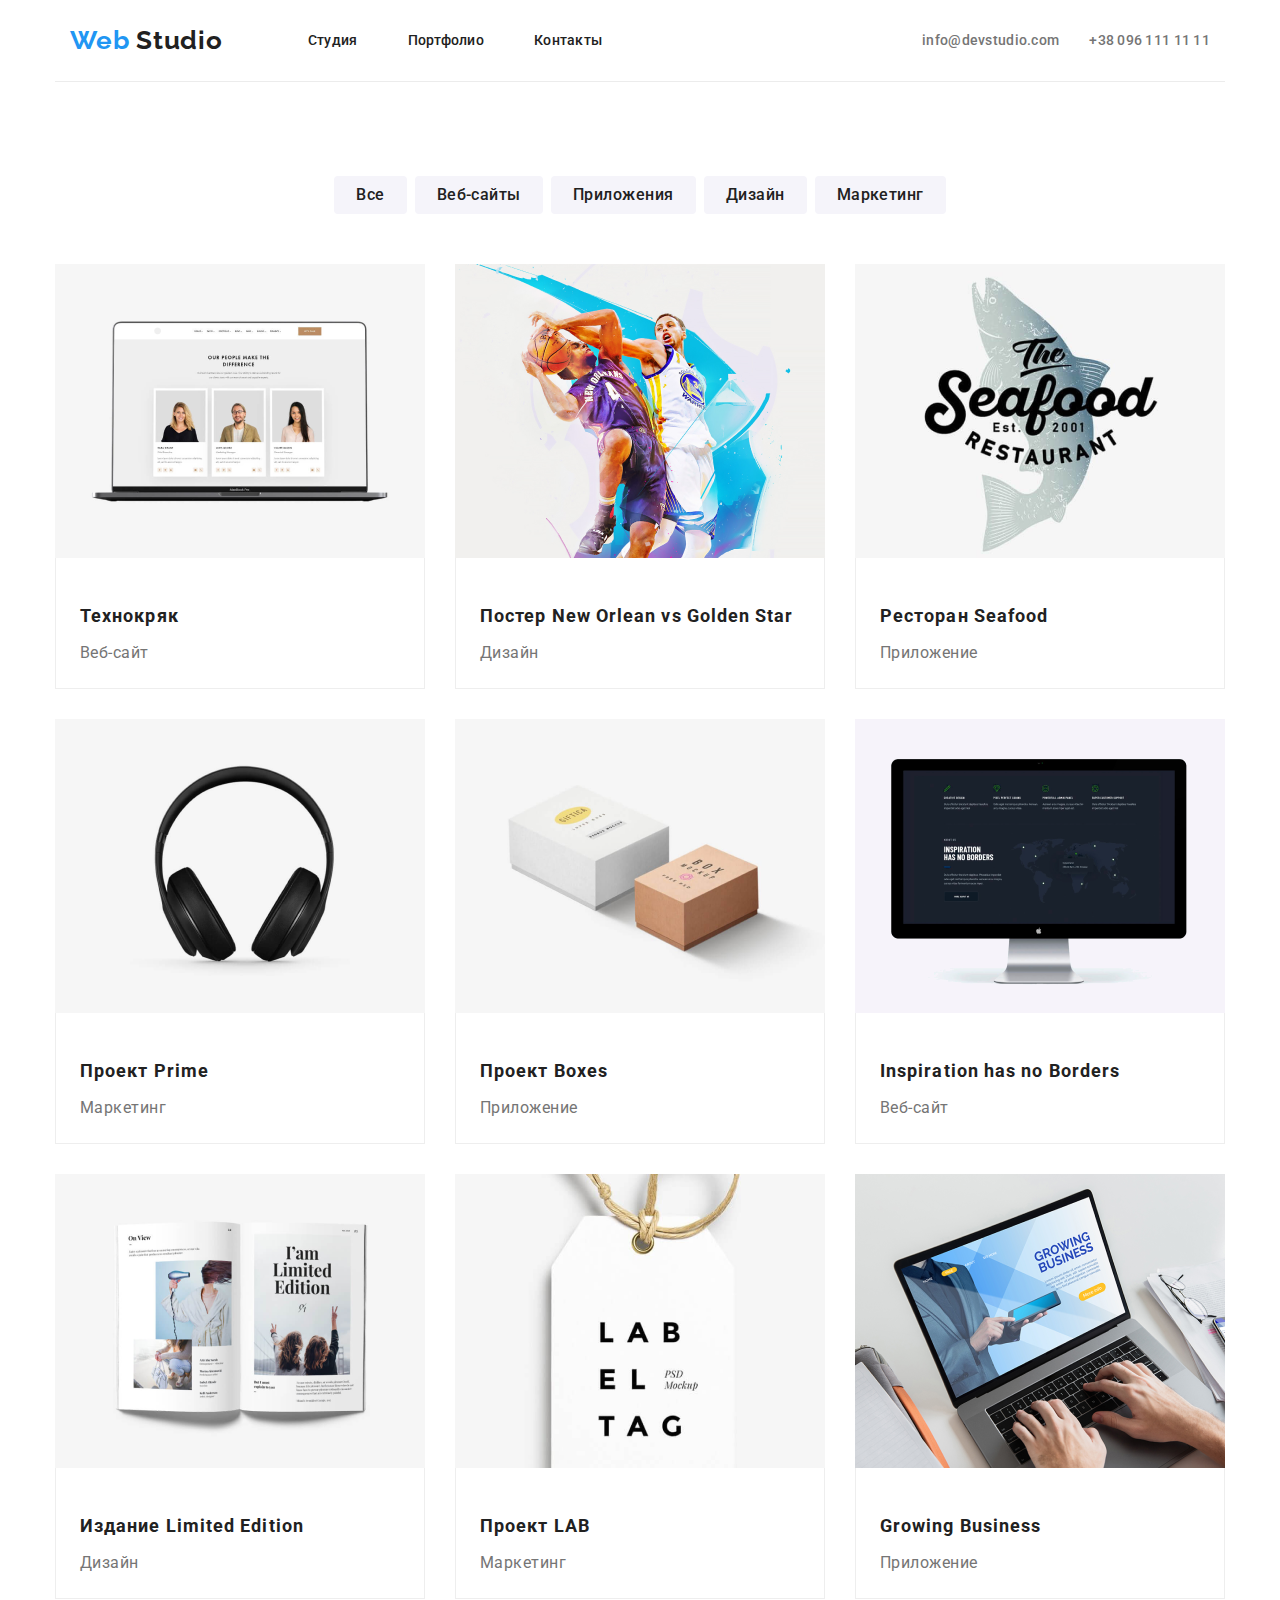
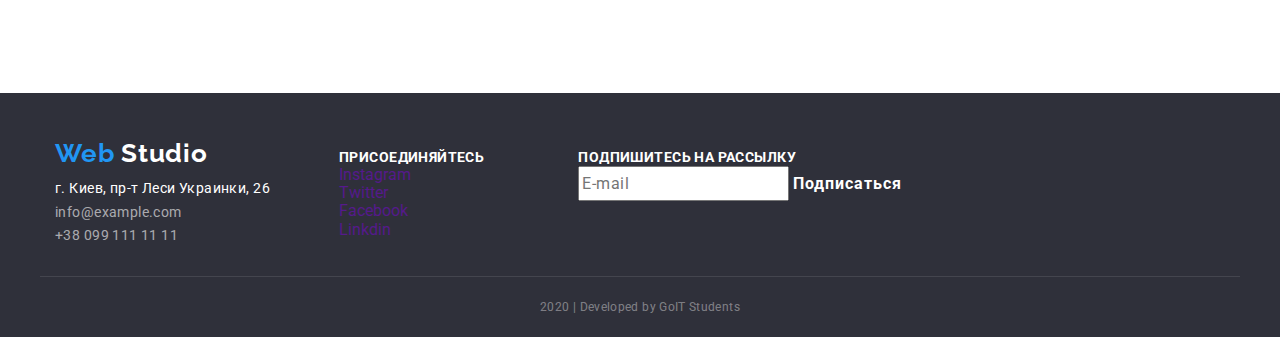
==== portfolio.html @ 7da66ff7 "Добавление базовых файлов" ====
<!DOCTYPE html>
<html lang="ru">
  <head>
    <meta charset="UTF-8" />
    <meta name="viewport" content="width=device-width, initial-scale=1.0" />
    <title>goit-markup-hw-02</title>
    <link
      href="https://fonts.googleapis.com/css2?family=Raleway:wght@700&family=Roboto:wght@400;500;700&display=swap"
      rel="stylesheet"
    />
    <link rel="stylesheet" href="./css/normalize.css" />
    <link rel="stylesheet" href="./css/styles.css" />
  </head>

  <body>
    <!-- Топ линия -->
    <header>
      <nav class="conteiner site-nav-main">
        <div class="conteiner site-nav-secondary">
          <a href="index.html" class="logo"
            ><span class="logo-firs-half">Web</span>
            <span class="logo-second-half">Studio</span>
          </a>
          <ul class="nav-list">
            <li class="nav-list-item"><a href="./index.html">Студия</a></li>
            <li class="nav-list-item">
              <a href="./portfolio.html">Портфолио</a>
            </li>
            <li class="nav-list-item"><a href="">Контакты</a></li>
          </ul>
          <ul class="contacts">
            <li>
              <a class="our-mail" href="mailto:info@devstudio.com"
                >info@devstudio.com</a
              >
            </li>
            <li>
              <a class="our-phone" href="tel:+38-096-111-11-11"
                >+38 096 111 11 11</a
              >
            </li>
          </ul>
        </div>
      </nav>
    </header>
    <main>
      <!-- Основная секция -->
      <section class="conteiner main-section">
        <ul class="portfolio-filtr-list">
          <li><a href="">Все</a></li>
          <li><a href="">Веб-сайты</a></li>
          <li><a href="">Приложения</a></li>
          <li><a href="">Дизайн</a></li>
          <li><a href="">Маркетинг</a></li>
        </ul>
        <ul class="portfolio-item-list">
          <li class="portfolio-item">
            <a class="portfolio-item-link" href="">
              <img
                class="card-image"
                src="./images/portfolio-images/technocryak.png"
                alt="Технокряк"
                width="370"
              />
              <div class="card-content">
                <h1 class="portfolio-item-title">Технокряк</h1>
                <p class="portfolio-item-type">Веб-сайт</p>
              </div>
              <p class="item-comment">
                Технокряк это современная площадка распространения коронавируса.
                Компании используют эту платформу для цифрового шпионажа и атак
                на защищённые сервера конкурентов.
              </p>
            </a>
          </li>
          <li class="portfolio-item">
            <a class="portfolio-item-link" href="">
              <img
                class="card-image"
                src="./images/portfolio-images/poster.png"
                alt="постер"
                width="370"
              />
              <div class="card-content">
                <h1 class="portfolio-item-title">
                  Постер <span lang="en">New Orlean vs Golden Star</span>
                </h1>
                <p class="portfolio-item-type">Дизайн</p>
              </div>
            </a>
          </li>
          <li class="portfolio-item">
            <a class="portfolio-item-link" href="">
              <img
                class="card-image"
                src="./images/portfolio-images/restourant.png"
                alt="эмблема ресторана"
                width="370"
              />
              <div class="card-content">
                <h1 class="portfolio-item-title">
                  Ресторан <span lang="en">Seafood</span>
                </h1>
                <p class="portfolio-item-type">Приложение</p>
              </div>
            </a>
          </li>
          <li class="portfolio-item">
            <a class="portfolio-item-link" href="">
              <img
                class="card-image"
                src="./images/portfolio-images/headphones.png"
                alt="наушники"
                width="370"
              />
              <div class="card-content">
                <h1 class="portfolio-item-title">
                  Проект <span lang="en">Prime</span>
                </h1>
                <p class="portfolio-item-type">Маркетинг</p>
              </div>
            </a>
          </li>
          <li class="portfolio-item">
            <a class="portfolio-item-link" href="">
              <img
                class="card-image"
                src="./images/portfolio-images/boxes.png"
                alt="коробки"
                width="370"
              />
              <div class="card-content">
                <h1 class="portfolio-item-title">
                  Проект <span lang="en">Boxes</span>
                </h1>
                <p class="portfolio-item-type">Приложение</p>
              </div>
            </a>
          </li>
          <li class="portfolio-item">
            <a class="portfolio-item-link" href="">
              <img
                class="card-image"
                src="./images/portfolio-images/monitor.png"
                alt="монитор"
                width="370"
              />
              <div class="card-content">
                <h1 class="portfolio-item-title" lang="en">
                  Inspiration has no Borders
                </h1>
                <p class="portfolio-item-type">Веб-сайт</p>
              </div>
            </a>
          </li>
          <li class="portfolio-item">
            <a class="portfolio-item-link" href="">
              <img
                class="card-image"
                src="./images/portfolio-images/magazin.png"
                alt="журнал"
                width="370"
              />
              <div class="card-content">
                <h1 class="portfolio-item-title">
                  Издание <span lang="en">Limited Edition </span>
                </h1>
                <p class="portfolio-item-type">Дизайн</p>
              </div>
            </a>
          </li>
          <li class="portfolio-item">
            <a class="portfolio-item-link" href="">
              <img
                class="card-image"
                src="./images/portfolio-images/lab.png"
                alt="лейба"
                width="370"
              />
              <div class="card-content">
                <h1 class="portfolio-item-title">
                  Проект <span lang="en">LAB </span>
                </h1>
                <p class="portfolio-item-type">Маркетинг</p>
              </div>
            </a>
          </li>
          <li class="portfolio-item">
            <a class="portfolio-item-link" href="">
              <img
                class="card-image"
                src="./images/portfolio-images/leptop.png"
                alt="ноутбук"
                width="370"
              />
              <div class="card-content">
                <h1 class="portfolio-item-title" lang="en">Growing Business</h1>
                <p class="portfolio-item-type">Приложение</p>
              </div>
            </a>
          </li>
        </ul>
      </section>
    </main>
    <!-- Нижняя строка с контактами -->
    <footer>
      <section class="last-section">
        <div class="conteiner last-box">
          <div class="conteiner-logo&address">
            <p class="logo">
              <span class="logo-firs-half">Web</span>
              <span class="logo-seconf-half">Studio</span>
            </p>
            <address>
              <ul class="address-list">
                <li>г. Киев, пр-т Леси Украинки, 26</li>
                <li><a href="mailto:info@example.com">info@example.com</a></li>
                <li><a href="tel:+38-099-111-11-11">+38 099 111 11 11</a></li>
              </ul>
            </address>
          </div>
          <div class="conteiner-join-us">
            <p class="offer-to-join-us">Присоединяйтесь</p>
            <ul>
              <li><a href="">Instagram</a></li>
              <li><a href="">Twitter</a></li>
              <li><a href="">Facebook</a></li>
              <li><a href="">Linkdin</a></li>
            </ul>
          </div>
          <div class="conteiner-subscribe">
            <p class="offer-to-subscribe">Подпишитесь на рассылку</p>
            <input class="mail-sign" type="text" placeholder="E-mail" />
            <a class="subscribe-link" href="">Подписаться</a>
          </div>
        </div>
      </section>
      <div class="conteiner-developer">
        <p class="developer-information">2020 | Developed by GoIT Students</p>
      </div>
    </footer>
  </body>
</html>
---- css/styles.css ----
html {
  box-sizing: border-box;
}

*,
*::before,
*::after {
  box-sizing: inherit;
}

:root {
  --title-text-color: #212121;
  --secondary-text-color: #ffffff;
  --accent-text-color: #2196f3;
}

/*палитра
основной background: #E5E5E5
background блоков 1: #FFFFFF;
background блоков 2 #F5F4FA
ссылок rgba(47, 48, 58, 0.8);
background футера: #2F303A
background интерактивных элементов: rgba(33, 150, 243, 0.9)*/
/*
цвет основноготекста #757575
Цвет второстепенного текста #FFFFFF
цвет заголовков #212121
цвет 1 логотипа #2196F3;
цыет 2 логотипа #212121
Цвет акцентов #2196F3 */

body {
  margin: 0;
  font-family: "Roboto", sans-serif;

  color: #757575;
}

ul,
p,
h1 {
  margin-block-end: 0;
  margin-block-start: 0;
  padding-inline-start: 0;
}

li {
  list-style: none;
}
img {
  display: block;
}
.logo {
  margin: 0;
  font-family: "Raleway", sans-serif;
  font-weight: 700;
  font-size: 26px;
  line-height: 1.19;
  letter-spacing: 0.03em;
}

a {
  text-decoration: none;
}
/* Топ линия */
.logo-firs-half {
  color: #2196f3;
}
.logo-second-half {
  color: #212121;
}
.nav-list a:focus,
.nav-list a:hover {
  color: var(--accent-text-color);
}
.nav-list a {
  color: var(--title-text-color);
  font-weight: 500;
  font-size: 14px;
  line-height: 1.14em;
  letter-spacing: 0.02em;
}
.nav-list {
  display: inline-flex;
  padding: 0;
  margin: 0;
  margin-left: 85px;
}
.nav-list-item:not(:last-child) {
  margin-right: 50px;
}
.contacts {
  margin: 0;
  padding: 0;
  display: inline-flex;
  margin-left: auto;
}
.conteiner {
  padding-left: 15px;
  padding-right: 15px;
  width: 1200px;
  margin-left: auto;
  margin-right: auto;
}
.site-nav-main {
  display: flex;
  align-items: center;
}
.site-nav-secondary {
  display: flex;
  align-items: center;
  padding-top: 25px;
  padding-bottom: 25px;
  border-bottom: 1px solid #ececec;
}
.contacts .our-mail {
  margin-right: 30px;
  font-weight: 500;
  font-size: 14px;
  line-height: 1.14em;
  letter-spacing: 0.02em;
  color: #757575;
}
.contacts .our-mail:focus,
.contacts .our-mail:hover {
  color: var(--accent-text-color);
}
.contacts .our-phone {
  font-weight: 500;
  font-size: 14px;
  line-height: 1.14em;
  letter-spacing: 0.02em;
  color: #757575;
}
.contacts .our-phone:focus,
.contacts .our-phone:hover {
  color: var(--accent-text-color);
}
/* Главный банер */
.hero-banner {
  text-align: center;
  padding-top: 190px;
  padding-bottom: 200px;
  background: rgba(47, 48, 58, 0.8);
}
.hero-title {
  display: inline-block;
  max-width: 696px;
  margin-bottom: 30px;
  font-weight: 900;
  font-size: 44px;
  line-height: 1.36em;
  letter-spacing: 0.06em;
  text-transform: uppercase;
  color: var(--secondary-text-color);
}
.hero-link {
  min-width: 200px;
  display: inline-block;
  padding: 10px 31px;
  border: transparent;
  border-radius: 4px;
  text-align: center;
  font-weight: 700;
  font-size: 16px;
  line-height: 1.87em;
  letter-spacing: 0.06em;
  color: var(--secondary-text-color);
  min-height: 50px;
  background: #2196f3;
}
.hero-link:focus,
.hero-link:hover {
  color: var(--accent-text-color);
}
/* Наши преимущества */
.advantages-section {
  padding-bottom: 94px;
  padding-top: 94px;
}
.our-advantages {
  display: flex;
}
.advantages-list {
  display: flex;
  flex-direction: row;
  justify-content: space-between;
}
.advantages-list li {
  border-radius: 4px;
  width: 270px;
}
.image-conteiner {
  display: flex;
  justify-content: center;
  align-items: center;
  height: 120px;
  background: #f5f4fa;
  margin-bottom: 30px;
}
.advantages-list img {
  display: block;
}
.advantages-list h3 {
  display: block;
  height: 16px;
  margin: 0;
  font-weight: 700;
  font-size: 14px;
  line-height: 1.14em;
  letter-spacing: 0.03em;
  text-transform: uppercase;
  color: var(--title-text-color);
  margin-bottom: 10px;
}

.advantages-list p {
  display: block;
  height: 75px;
  margin: 0;
  font-size: 14px;
  line-height: 1.71;
  letter-spacing: 0.03em;
}
/* Чем мы занимаемся */
.what-do-we-do-section {
  padding-bottom: 94px;
}
.primery-what-do-we-do {
  display: flex;
  flex-direction: column;
  text-align: center;
}
.what-do-we-do-list {
  display: flex;
  flex-direction: row;
  margin-top: 50px;
  flex-wrap: nowrap;
}

.what-do-we-do-title {
  margin: 0;
  font-weight: 700;
  font-size: 36px;
  line-height: 1.16em;
  letter-spacing: 0.03em;
  color: var(--title-text-color);
}
.what-do-we-do-list li {
  display: flex;
  flex-direction: column;
}
.what-do-we-do-list li:not(:first-child) {
  margin-left: 30px;
}
.what-do-we-do-list p {
  height: 70px;
  display: inline-block;
  text-align: center;
  padding-top: 27px;
  padding-bottom: 27px;
  background: rgba(47, 48, 58, 0.8);
  font-weight: 700;
  font-size: 14px;
  line-height: 1.14em;
  letter-spacing: 0.03em;
  text-transform: uppercase;
  color: var(--secondary-text-color);
}
.what-do-we-do-list a:focus,
.what-do-we-do-list a:hover {
  color: var(--accent-text-color);
}
/* Наша команда */
.our-team-section {
  background: #f5f4fa;
  padding-top: 94px;
  padding-bottom: 94px;
}
.our-team {
  text-align: center;
}
.our-team-title {
  margin-block-end: 0;
  margin-block-start: 0;
  font-weight: 700;
  font-size: 36px;
  line-height: 1.16em;
  letter-spacing: 0.03em;
  color: var(--title-text-color);
}
.our-team-list {
  display: flex;
  margin-top: 50px;
}
.our-team-list li:not(:first-child) {
  margin-left: 30px;
}
.our-team-list h3 {
  margin: 0;
  margin-top: 30px;
  font-weight: 500;
  font-size: 16px;
  line-height: 1.18em;
  letter-spacing: 0.03em;
  color: var(--title-text-color);
}
.our-team-list p {
  margin: 0;
  margin-top: 10px;
  font-size: 16px;
  line-height: 1.18em;
  letter-spacing: 0.03em;
}
.networks {
  margin-top: 16px;
}
/* Постоянные клиенты */
.cusnomer-section {
  padding-top: 94px;
  padding-bottom: 94px;
}
.customer {
  text-align: center;
}
.customer-list {
  display: flex;
  margin-top: 50px;
}

.customer-list li {
  display: flex;
  align-items: center;
  justify-content: center;
  width: 170px;
  height: 90px;
  border: 1px solid #afb1b8;
  border-radius: 4px;
}
.customer-list li:not(:first-child) {
  margin-left: 30px;
}
.customer-list a {
  display: inline-block;
}
.customer-title {
  margin: 0;
  font-weight: 700;
  font-size: 36px;
  line-height: 1.16em;
  letter-spacing: 0.03em;
  color: var(--title-text-color);
}

/* Нижняя строка с контактами */

footer {
  background: #2f303a;
}
.last-box {
  display: flex;
  align-items: baseline;
  padding-top: 45px;
  padding-bottom: 28px;
  border-bottom: 1px solid rgba(255, 255, 255, 0.1);
}
footer .logo-seconf-half {
  color: #ffffff;
}

.address-list {
  margin-top: 8px;
}

.address-list li {
  font-weight: 400;
  font-size: 14px;
  line-height: 1.71em;
  letter-spacing: 0.03em;
  color: var(--secondary-text-color);
  font-style: normal;
}
.address-list a {
  font-weight: 400;
  font-size: 14px;
  line-height: 1.71em;
  letter-spacing: 0.03em;
  color: rgba(255, 255, 255, 0.6);
  font-style: normal;
}
.address-list a:focus,
.address-list a:hover {
  color: var(--accent-text-color);
}
.conteiner-join-us {
  margin-left: 69px;
}
.offer-to-join-us {
  margin: 0;
  font-weight: 700;
  font-size: 14px;
  line-height: 1.14em;
  letter-spacing: 0.03em;
  text-transform: uppercase;
  color: var(--secondary-text-color);
}
.conteiner-subscribe {
  margin-left: 94px;
}
.offer-to-subscribe {
  margin: 0;
  font-weight: 700;
  font-size: 14px;
  line-height: 1.14em;
  letter-spacing: 0.03em;
  text-transform: uppercase;
  color: var(--secondary-text-color);
}

.mail-sign {
  font-size: 16px;
  line-height: 1.87em;
  letter-spacing: 0.03em;
  color: rgba(255, 255, 255, 0.6);
}

.subscribe-link {
  font-weight: 700;
  font-size: 16px;
  line-height: 1.87em;
  letter-spacing: 0.06em;
  color: var(--secondary-text-color);
}
.subscribe-link:focus,
.subscribe-link:hover {
  color: var(--accent-text-color);
}
.conteiner-developer {
  height: 60px;
  text-align: center;
  padding-top: 18px;
  padding-bottom: 21px;
}
.developer-information {
  display: block;
  font-size: 12px;
  line-height: 2em;
  letter-spacing: 0.03em;
  color: rgba(255, 255, 255, 0.4);
}
/* Основная секция портфолио */
.main-section {
  display: flex;
  flex-direction: column;
  padding-top: 94px;
  padding-bottom: 94px;
}

.portfolio-filtr-list {
  display: flex;
  margin-left: auto;
  margin-right: auto;
  margin-bottom: 50px;
}

.portfolio-filtr-list li {
  background: #f5f4fa;
  border-radius: 4px;
}
.portfolio-filtr-list li:not(:first-child) {
  margin-left: 8px;
}

.portfolio-filtr-list a {
  display: inline-block;
  padding: 6px 22px;

  align-items: baseline;
  font-weight: 500;
  font-size: 16px;
  line-height: 1.62em;
  letter-spacing: 0.03em;
  color: var(--title-text-color);
}
.portfolio-filtr-list a:focus,
.portfolio-filtr-list a:hover {
  color: var(--accent-text-color);
}
.portfolio-item-list {
  display: flex;
  flex-wrap: wrap;
}
.portfolio-item {
  width: 370px;
}
.portfolio-item:not(:nth-child(3n + 1)) {
  margin-left: 30px;
}
.portfolio-item:not(:nth-last-child(-n + 3)) {
  margin-bottom: 30px;
}
.item-comment {
  display: none;
  font-size: 18px;
  line-height: 1.56em;
  letter-spacing: 0.03em;
  color: var(--secondary-text-color);
}
.portfolio-item-link {
  display: block;
}
.card-content {
  padding: 20px 24px;
  background: #ffffff;
  border-left: 1px solid #eeeeee;
  border-right: 1px solid #eeeeee;
  border-bottom: 1px solid #eeeeee;
}
.portfolio-item-title {
  padding-top: 20px;
  font-weight: 700;
  font-size: 18px;
  line-height: 2em;
  letter-spacing: 0.06em;
  color: var(--title-text-color);
}
.portfolio-item-title:focus,
.portfolio-item-title:hover {
  color: var(--accent-text-color);
}
.portfolio-item-type {
  display: inline-block;
  margin-top: 4px;
  font-size: 16px;
  line-height: 1.87em;
  letter-spacing: 0.03em;
  color: #757575;
}

.portfolio-item-type:focus,
.portfolio-item-type:hover {
  color: var(--accent-text-color);
}
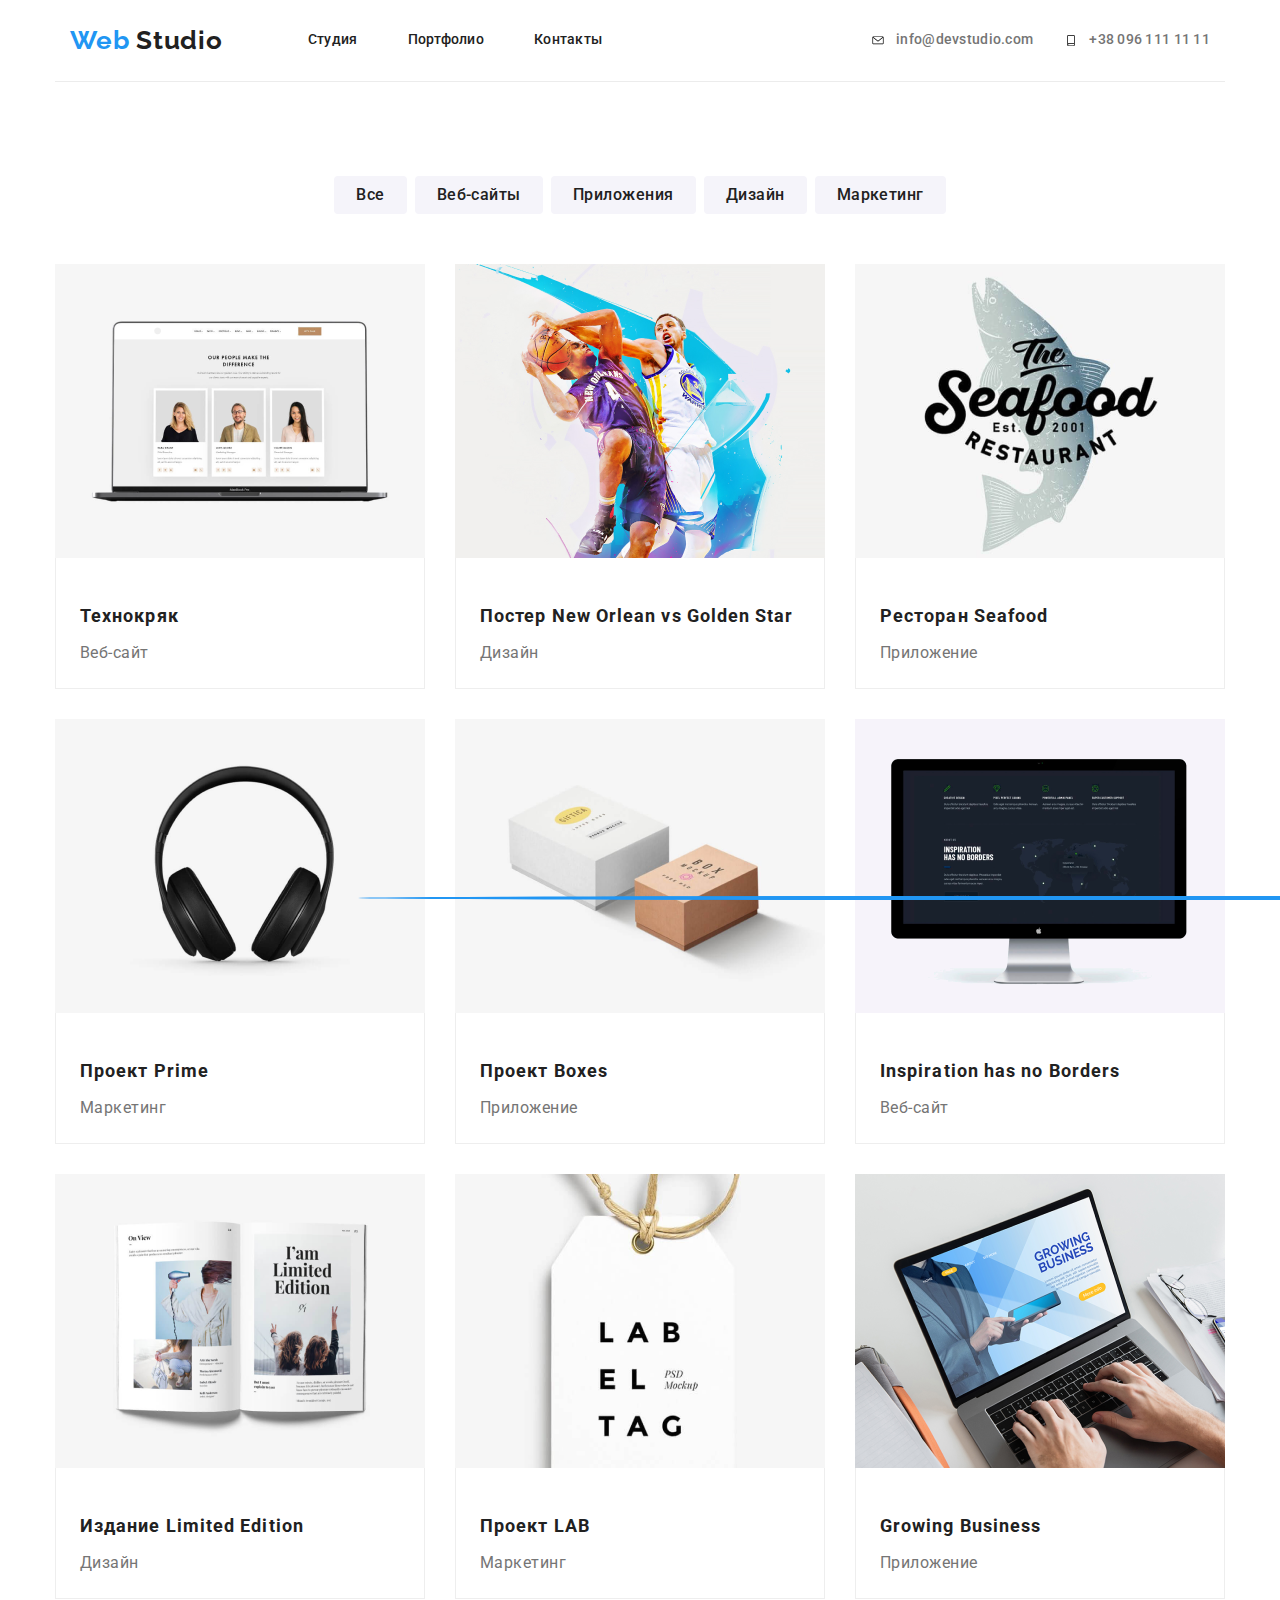
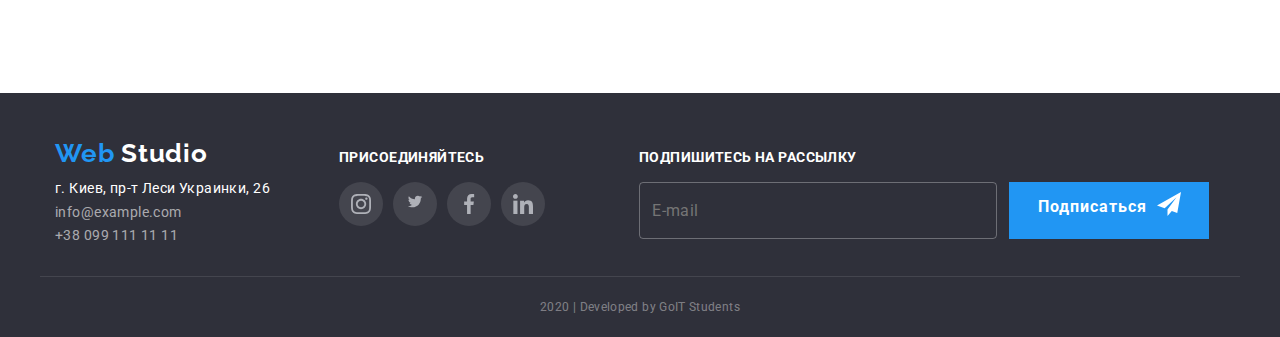
==== commit 2f6755e4: "все, кроме моментов" ====
--- a/portfolio.html
+++ b/portfolio.html
@@ -15,8 +15,8 @@
   <body>
     <!-- Топ линия -->
     <header>
-      <nav class="conteiner site-nav-main">
-        <div class="conteiner site-nav-secondary">
+      <nav class="container site-nav-main">
+        <div class="container site-nav-secondary">
           <a href="index.html" class="logo"
             ><span class="logo-firs-half">Web</span>
             <span class="logo-second-half">Studio</span>
@@ -29,12 +29,18 @@
             <li class="nav-list-item"><a href="">Контакты</a></li>
           </ul>
           <ul class="contacts">
-            <li>
+            <li class="contacts-item">
+              <svg class="our-mail-icon">
+                <use href="./images/symbol-defs.svg#envelope-hover"></use>
+              </svg>
               <a class="our-mail" href="mailto:info@devstudio.com"
                 >info@devstudio.com</a
               >
             </li>
-            <li>
+            <li class="contacts-item">
+              <svg class="our-mail-icon">
+                <use href="./images/symbol-defs.svg#smartphone"></use>
+              </svg>
               <a class="our-phone" href="tel:+38-096-111-11-11"
                 >+38 096 111 11 11</a
               >
@@ -45,7 +51,7 @@
     </header>
     <main>
       <!-- Основная секция -->
-      <section class="conteiner main-section">
+      <section class="container main-section">
         <ul class="portfolio-filtr-list">
           <li><a href="">Все</a></li>
           <li><a href="">Веб-сайты</a></li>
@@ -205,8 +211,9 @@
     <!-- Нижняя строка с контактами -->
     <footer>
       <section class="last-section">
-        <div class="conteiner last-box">
-          <div class="conteiner-logo&address">
+        <h2>Симантичный заголовок</h2>
+        <div class="container last-box">
+          <div class="container-logo&address">
             <p class="logo">
               <span class="logo-firs-half">Web</span>
               <span class="logo-seconf-half">Studio</span>
@@ -219,23 +226,54 @@
               </ul>
             </address>
           </div>
-          <div class="conteiner-join-us">
+          <div class="container-join-us">
             <p class="offer-to-join-us">Присоединяйтесь</p>
-            <ul>
-              <li><a href="">Instagram</a></li>
-              <li><a href="">Twitter</a></li>
-              <li><a href="">Facebook</a></li>
-              <li><a href="">Linkdin</a></li>
+            <ul class="networks">
+              <li class="network-item">
+                <a href="" class="join-us-networks-icon">
+                  <svg width="20" height="20">
+                    <use href="./images/symbol-defs.svg#instagram-2"></use>
+                  </svg>
+                </a>
+              </li>
+              <li class="network-item">
+                <a href="" class="join-us-networks-icon">
+                  <svg width="20" height="20">
+                    <use href="./images/symbol-defs.svg#twitter-1"></use>
+                  </svg>
+                </a>
+              </li>
+              <li class="network-item">
+                <a href="" class="join-us-networks-icon">
+                  <svg width="20" height="20">
+                    <use href="./images/symbol-defs.svg#facebook-1"></use>
+                  </svg>
+                </a>
+              </li>
+              <li class="network-item">
+                <a href="" class="join-us-networks-icon">
+                  <svg width="20" height="20">
+                    <use href="./images/symbol-defs.svg#linkedin-1"></use>
+                  </svg>
+                </a>
+              </li>
             </ul>
           </div>
-          <div class="conteiner-subscribe">
+          <div class="container-subscribe">
             <p class="offer-to-subscribe">Подпишитесь на рассылку</p>
-            <input class="mail-sign" type="text" placeholder="E-mail" />
-            <a class="subscribe-link" href="">Подписаться</a>
+            <div class="secondary-container-subscribe">
+              <input class="mail-sign" type="text" placeholder="E-mail" />
+              <div class="container-subscribe-link">
+                <a class="subscribe-link" href="">Подписаться</a>
+                <svg class="subscribe-icon" width="24" height="24">
+                  <use href="./images/symbol-defs.svg#icon-send"></use>
+                </svg>
+              </div>
+            </div>
           </div>
         </div>
       </section>
-      <div class="conteiner-developer">
+      <div class="container-developer">
         <p class="developer-information">2020 | Developed by GoIT Students</p>
       </div>
     </footer>
--- a/css/styles.css
+++ b/css/styles.css
@@ -86,16 +86,23 @@
   margin: 0;
   margin-left: 85px;
 }
+.nav-list-item {
+  display: flex;
+}
 .nav-list-item:not(:last-child) {
   margin-right: 50px;
 }
-.contacts {
-  margin: 0;
-  padding: 0;
-  display: inline-flex;
-  margin-left: auto;
-}
-.conteiner {
+.nav-list-item a::after {
+  content: "";
+  position: absolute;
+  bottom: 0;
+  height: 4px;
+  width: 100%;
+  background-color: var(--accent-text-color);
+  border-radius: 50%;
+}
+
+.container {
   padding-left: 15px;
   padding-right: 15px;
   width: 1200px;
@@ -113,40 +120,79 @@
   padding-bottom: 25px;
   border-bottom: 1px solid #ececec;
 }
+.contacts {
+  margin: 0;
+  padding: 0;
+  display: inline-flex;
+  margin-left: auto;
+}
+.contacts-item {
+  display: flex;
+  align-items: center;
+}
+.contacts-item:hover .our-mail,
+.contacts-item:hover .our-mail-icon,
+.contacts-item:focus .our-mail,
+.contacts-item:focus .our-mail-icon {
+  color: var(--accent-text-color);
+  fill: var(--accent-text-color);
+}
+.contacts-item:hover .our-phone,
+.contacts-item:hover .our-phone-icon,
+.contacts-item:focus .our-phone,
+.contacts-item:focus .our-phone-icon {
+  color: var(--accent-text-color);
+  fill: var(--accent-text-color);
+}
+
 .contacts .our-mail {
+  display: inline-block;
   margin-right: 30px;
   font-weight: 500;
   font-size: 14px;
   line-height: 1.14em;
   letter-spacing: 0.02em;
   color: #757575;
-}
-.contacts .our-mail:focus,
-.contacts .our-mail:hover {
-  color: var(--accent-text-color);
-}
+  margin-left: 10px;
+}
+
+.our-mail-icon {
+  width: 16px;
+  height: 11.2px;
+}
+
 .contacts .our-phone {
   font-weight: 500;
   font-size: 14px;
   line-height: 1.14em;
   letter-spacing: 0.02em;
   color: #757575;
-}
-.contacts .our-phone:focus,
-.contacts .our-phone:hover {
-  color: var(--accent-text-color);
-}
+  margin-left: 10px;
+}
+
 /* Главный банер */
 .hero-banner {
+  max-width: 1600px;
+  height: 600px;
   text-align: center;
   padding-top: 190px;
   padding-bottom: 200px;
-  background: rgba(47, 48, 58, 0.8);
+  margin-left: auto;
+  margin-right: auto;
+  background: rgba(73, 86, 223, 0.8);
+  background-image: linear-gradient(
+      rgba(47, 48, 58, 0.8),
+      rgba(47, 48, 58, 0.8)
+    ),
+    url(../images/Header-img.jpg);
+  background-repeat: no-repeat;
+  background-position: center;
+  background-size: cover;
 }
 .hero-title {
   display: inline-block;
   max-width: 696px;
-  margin-bottom: 30px;
+  margin-bottom: 40px;
   font-weight: 900;
   font-size: 44px;
   line-height: 1.36em;
@@ -171,7 +217,7 @@
 }
 .hero-link:focus,
 .hero-link:hover {
-  color: var(--accent-text-color);
+  box-shadow: 4px 4px 4px var(--title-text-color);
 }
 /* Наши преимущества */
 .advantages-section {
@@ -190,7 +236,7 @@
   border-radius: 4px;
   width: 270px;
 }
-.image-conteiner {
+.image-container {
   display: flex;
   justify-content: center;
   align-items: center;
@@ -198,6 +244,10 @@
   background: #f5f4fa;
   margin-bottom: 30px;
 }
+.advantages-icon {
+  width: 70px;
+  height: 70px;
+}
 .advantages-list img {
   display: block;
 }
@@ -293,10 +343,16 @@
   display: flex;
   margin-top: 50px;
 }
-.our-team-list li:not(:first-child) {
+.our-team-item:not(:first-child) {
   margin-left: 30px;
 }
-.our-team-list h3 {
+.our-team-item {
+  background: #ffffff;
+  box-shadow: 0px 2px 1px rgba(0, 0, 0, 0.2), 0px 1px 1px rgba(0, 0, 0, 0.14),
+    0px 1px 3px rgba(0, 0, 0, 0.12);
+  border-radius: 0px 0px 4px 4px;
+}
+.our-team-item h3 {
   margin: 0;
   margin-top: 30px;
   font-weight: 500;
@@ -313,8 +369,30 @@
   letter-spacing: 0.03em;
 }
 .networks {
+  display: flex;
+  justify-content: center;
   margin-top: 16px;
-}
+  margin-bottom: 24px;
+}
+
+.our-team-list .networks-icon {
+  display: block;
+  width: 44px;
+  height: 44px;
+  fill: #afb1b8;
+  padding: 12px;
+}
+
+.network-item:not(:first-child) {
+  margin-left: 10px;
+}
+.networks-icon:hover,
+.networks-icon:focus {
+  fill: var(--secondary-text-color);
+  background-color: var(--accent-text-color);
+  border-radius: 50%;
+}
+
 /* Постоянные клиенты */
 .cusnomer-section {
   padding-top: 94px;
@@ -340,8 +418,16 @@
 .customer-list li:not(:first-child) {
   margin-left: 30px;
 }
+.customer-list li:hover a,
+.customer-list li:focus a,
+.customer-list li:hover,
+.customer-list li:focus {
+  border-color: var(--accent-text-color);
+  fill: var(--accent-text-color);
+}
 .customer-list a {
   display: inline-block;
+  fill: #afb1b8;
 }
 .customer-title {
   margin: 0;
@@ -356,6 +442,9 @@
 
 footer {
   background: #2f303a;
+}
+.last-section h2 {
+  display: none;
 }
 .last-box {
   display: flex;
@@ -392,9 +481,12 @@
 .address-list a:hover {
   color: var(--accent-text-color);
 }
-.conteiner-join-us {
+.container-join-us {
   margin-left: 69px;
 }
+.container-join-us .networks {
+  margin-bottom: 0px;
+}
 .offer-to-join-us {
   margin: 0;
   font-weight: 700;
@@ -404,8 +496,29 @@
   text-transform: uppercase;
   color: var(--secondary-text-color);
 }
-.conteiner-subscribe {
+.join-us-networks-icon {
+  display: block;
+  width: 44px;
+  height: 44px;
+  fill: #afb1b8;
+  padding: 12px;
+  background-color: rgba(255, 255, 255, 0.1);
+  border-radius: 50%;
+}
+.join-us-networks-icon:hover,
+.join-us-networks-icon:focus {
+  fill: var(--secondary-text-color);
+  background-color: var(--accent-text-color);
+  border-radius: 50%;
+}
+.container-subscribe {
+  display: flex;
+  flex-direction: column;
   margin-left: 94px;
+}
+.secondary-container-subscribe {
+  display: flex;
+  margin-top: 16px;
 }
 .offer-to-subscribe {
   margin: 0;
@@ -419,23 +532,54 @@
 
 .mail-sign {
   font-size: 16px;
-  line-height: 1.87em;
+  line-height: 0;
   letter-spacing: 0.03em;
   color: rgba(255, 255, 255, 0.6);
+  border: 1px solid rgba(255, 255, 255, 0.3);
+  border-radius: 4px;
+  padding-left: 12px;
+  padding-right: 12px;
+  padding-top: 18px;
+  padding-bottom: 18px;
+  background-color: inherit;
+  min-width: 358px;
 }
 
 .subscribe-link {
+  display: inline-block;
   font-weight: 700;
   font-size: 16px;
   line-height: 1.87em;
   letter-spacing: 0.06em;
   color: var(--secondary-text-color);
 }
-.subscribe-link:focus,
-.subscribe-link:hover {
-  color: var(--accent-text-color);
-}
-.conteiner-developer {
+.subscribe-icon {
+  margin-left: 10px;
+  fill: var(--secondary-text-color);
+}
+.container-subscribe-link {
+  margin-left: 12px;
+  min-width: 200px;
+  display: flex;
+  flex-direction: row;
+  padding-top: 10px;
+  padding-bottom: 10px;
+  padding-left: 29px;
+  background-color: var(--accent-text-color);
+}
+.container-subscribe-link:focus,
+.container-subscribe-link:hover {
+  box-shadow: 4px 4px 4px black;
+}
+/*.container-subscribe-link:focus .subscribe-link,
+.container-subscribe-link:focus .subscribe-icon,
+.container-subscribe-link:hover .subscribe-link,
+.container-subscribe-link:hover .subscribe-icon {
+  color: var(--accent-text-color);
+  fill: var(--accent-text-color);
+}*/
+
+.container-developer {
   height: 60px;
   text-align: center;
   padding-top: 18px;
